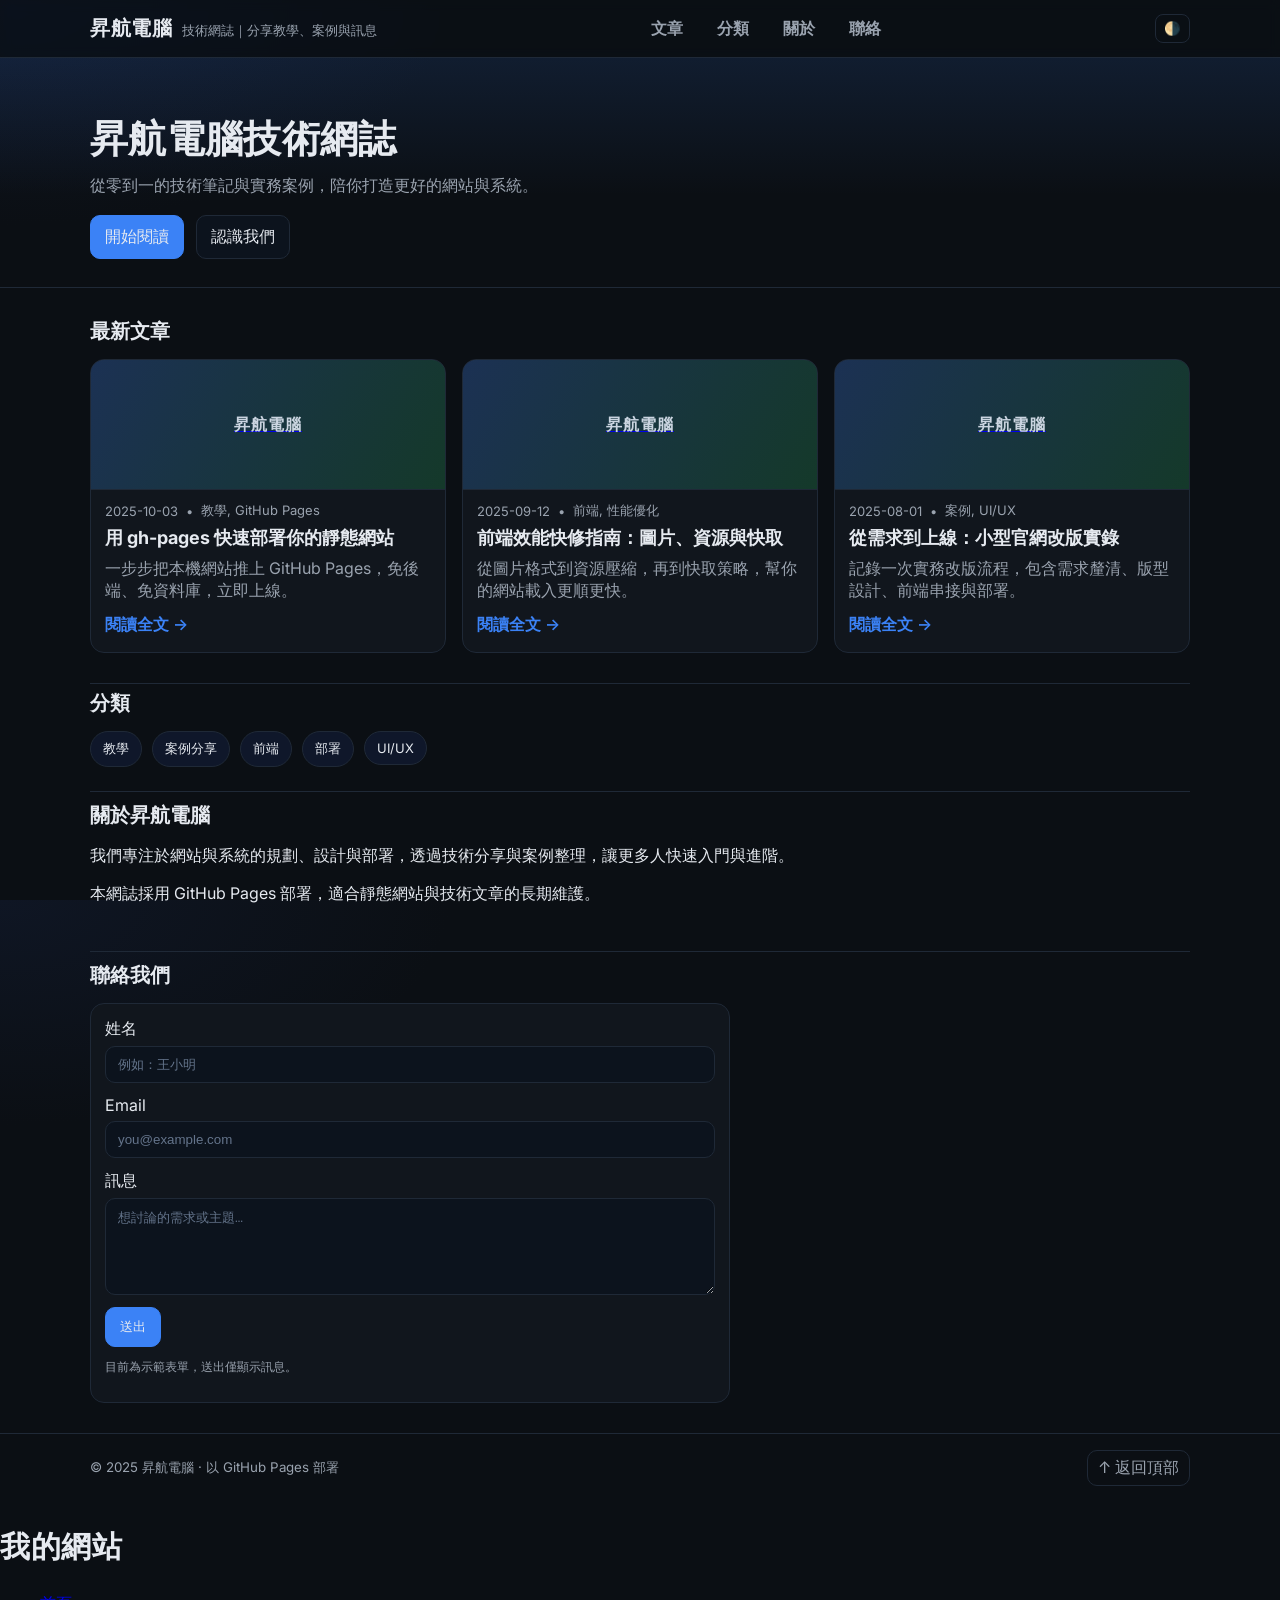
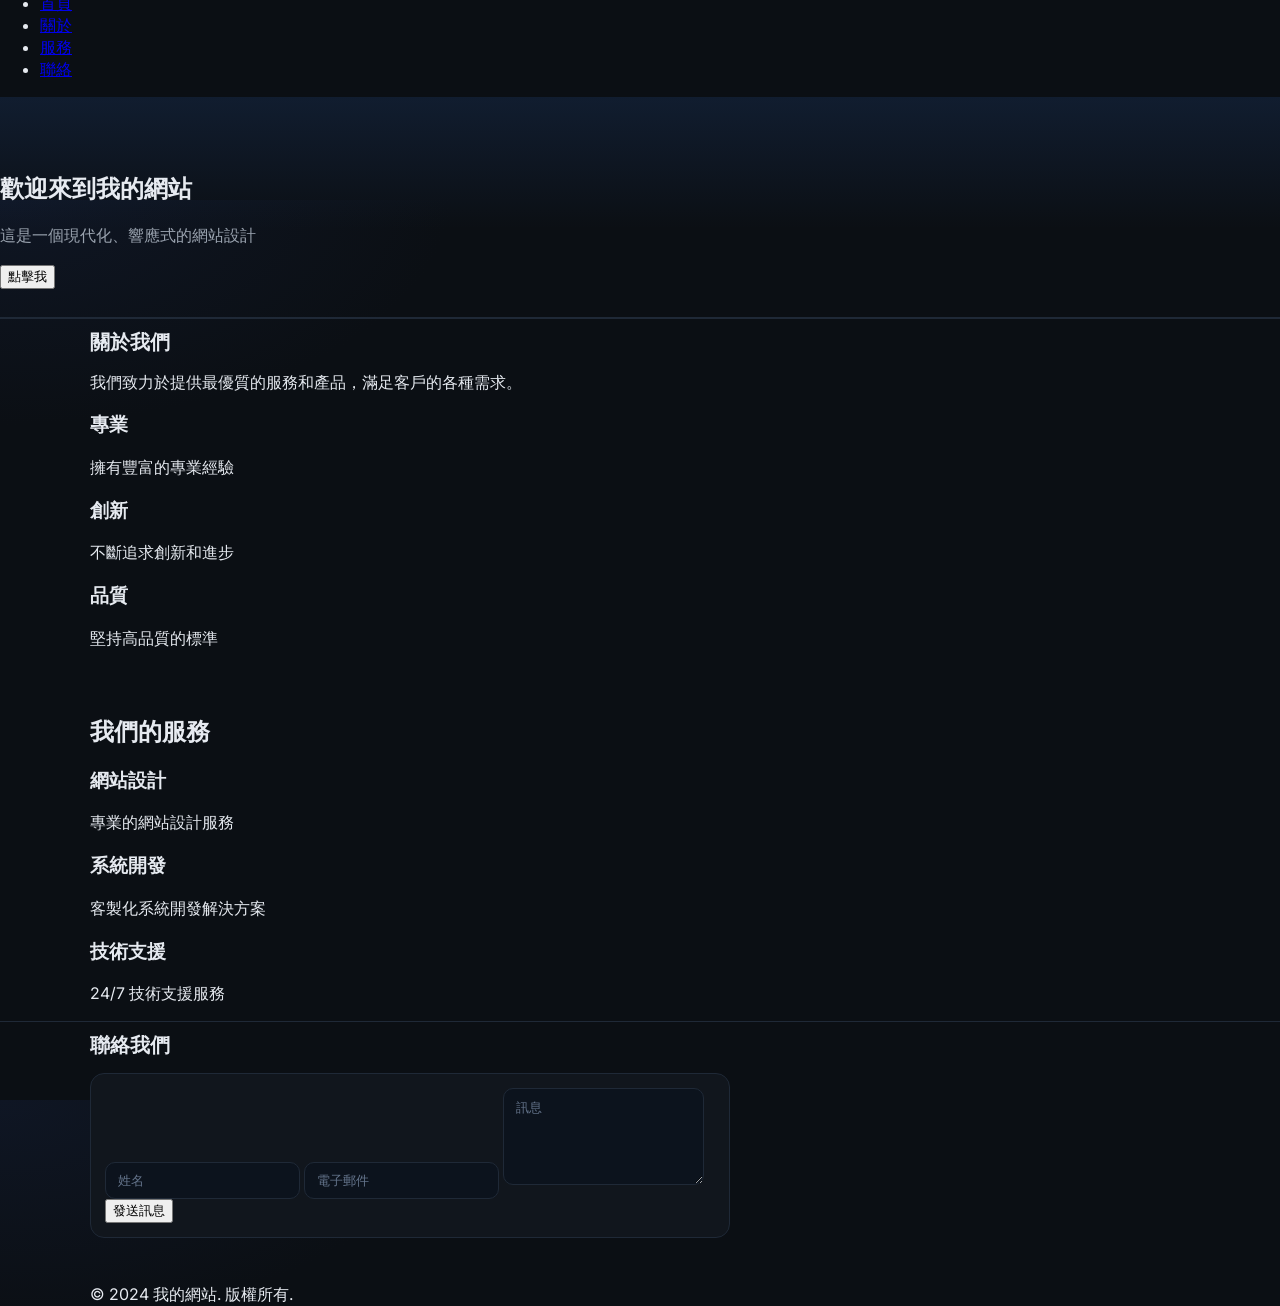
==== index.html @ 2e618dd0 "Publish site for SH" ====
<!DOCTYPE html>
<html lang="zh-Hant">
<head>
  <meta charset="utf-8" />
  <meta name="viewport" content="width=device-width, initial-scale=1" />
  <title>昇航電腦｜部落格</title>
  <meta name="description" content="昇航電腦的技術網誌：教學、案例與最新動態。" />
  <link rel="preconnect" href="https://fonts.googleapis.com">
  <link rel="preconnect" href="https://fonts.gstatic.com" crossorigin>
  <link href="https://fonts.googleapis.com/css2?family=Inter:wght@400;600;800&display=swap" rel="stylesheet">
  <link rel="stylesheet" href="style.css" />
  <script defer src="script.js"></script>
</head>
<body>
  <header class="site-header">
    <div class="container header-inner">
      <div class="brand">
        <a href="#" class="logo" aria-label="昇航電腦首頁">昇航電腦</a>
        <span class="tagline">技術網誌｜分享教學、案例與訊息</span>
      </div>
      <nav class="nav" aria-label="主選單">
        <button class="nav-toggle" aria-label="切換選單">☰</button>
        <ul class="nav-list">
          <li><a href="#posts">文章</a></li>
          <li><a href="#categories">分類</a></li>
          <li><a href="#about">關於</a></li>
          <li><a href="#contact">聯絡</a></li>
        </ul>
      </nav>
      <button class="theme-toggle" aria-label="切換主題">🌗</button>
    </div>
  </header>

  <section class="hero">
    <div class="container">
      <h1>昇航電腦技術網誌</h1>
      <p>從零到一的技術筆記與實務案例，陪你打造更好的網站與系統。</p>
      <div class="hero-actions">
        <a class="btn primary" href="#posts">開始閱讀</a>
        <a class="btn" href="#about">認識我們</a>
      </div>
    </div>
  </section>

  <main class="container">
    <section id="posts" class="posts">
      <h2>最新文章</h2>
      <div class="post-grid">
        <article class="post-card">
          <a class="cover" href="#">
            <div class="cover-fallback">昇航電腦</div>
          </a>
          <div class="post-meta">
            <span class="date">2025-10-03</span>
            <span class="dot">•</span>
            <span class="tags">教學, GitHub Pages</span>
          </div>
          <h3 class="post-title"><a href="#">用 gh-pages 快速部署你的靜態網站</a></h3>
          <p class="post-excerpt">一步步把本機網站推上 GitHub Pages，免後端、免資料庫，立即上線。</p>
          <a class="read-more" href="#">閱讀全文 →</a>
        </article>

        <article class="post-card">
          <a class="cover" href="#">
            <div class="cover-fallback">昇航電腦</div>
          </a>
          <div class="post-meta">
            <span class="date">2025-09-12</span>
            <span class="dot">•</span>
            <span class="tags">前端, 性能優化</span>
          </div>
          <h3 class="post-title"><a href="#">前端效能快修指南：圖片、資源與快取</a></h3>
          <p class="post-excerpt">從圖片格式到資源壓縮，再到快取策略，幫你的網站載入更順更快。</p>
          <a class="read-more" href="#">閱讀全文 →</a>
        </article>

        <article class="post-card">
          <a class="cover" href="#">
            <div class="cover-fallback">昇航電腦</div>
          </a>
          <div class="post-meta">
            <span class="date">2025-08-01</span>
            <span class="dot">•</span>
            <span class="tags">案例, UI/UX</span>
          </div>
          <h3 class="post-title"><a href="#">從需求到上線：小型官網改版實錄</a></h3>
          <p class="post-excerpt">記錄一次實務改版流程，包含需求釐清、版型設計、前端串接與部署。</p>
          <a class="read-more" href="#">閱讀全文 →</a>
        </article>
      </div>
    </section>

    <section id="categories" class="categories">
      <h2>分類</h2>
      <ul class="chip-list">
        <li><a class="chip" href="#">教學</a></li>
        <li><a class="chip" href="#">案例分享</a></li>
        <li><a class="chip" href="#">前端</a></li>
        <li><a class="chip" href="#">部署</a></li>
        <li><a class="chip" href="#">UI/UX</a></li>
      </ul>
    </section>

    <section id="about" class="about">
      <h2>關於昇航電腦</h2>
      <p>我們專注於網站與系統的規劃、設計與部署，透過技術分享與案例整理，讓更多人快速入門與進階。</p>
      <p>本網誌採用 GitHub Pages 部署，適合靜態網站與技術文章的長期維護。</p>
    </section>

    <section id="contact" class="contact">
      <h2>聯絡我們</h2>
      <form class="contact-form" onsubmit="return false;">
        <div class="form-row">
          <label for="name">姓名</label>
          <input id="name" name="name" type="text" placeholder="例如：王小明" required>
        </div>
        <div class="form-row">
          <label for="email">Email</label>
          <input id="email" name="email" type="email" placeholder="you@example.com" required>
        </div>
        <div class="form-row">
          <label for="message">訊息</label>
          <textarea id="message" name="message" rows="5" placeholder="想討論的需求或主題…" required></textarea>
        </div>
        <button class="btn primary" type="submit">送出</button>
        <p class="form-note">目前為示範表單，送出僅顯示訊息。</p>
      </form>
    </section>
  </main>

  <footer class="site-footer">
    <div class="container footer-inner">
      <small>© 2025 昇航電腦 · 以 GitHub Pages 部署</small>
      <a class="back-to-top" href="#" aria-label="回到頁首">↑ 返回頂部</a>
    </div>
  </footer>
</body>
</html>
<html lang="zh-TW">
<head>
    <meta charset="UTF-8">
    <meta name="viewport" content="width=device-width, initial-scale=1.0">
    <title>我的網站</title>
    <link rel="stylesheet" href="style.css">
</head>
<body>
    <header>
        <nav>
            <div class="logo">
                <h1>我的網站</h1>
            </div>
            <ul class="nav-links">
                <li><a href="#home">首頁</a></li>
                <li><a href="#about">關於</a></li>
                <li><a href="#services">服務</a></li>
                <li><a href="#contact">聯絡</a></li>
            </ul>
        </nav>
    </header>

    <main>
        <section id="home" class="hero">
            <div class="hero-content">
                <h2>歡迎來到我的網站</h2>
                <p>這是一個現代化、響應式的網站設計</p>
                <button class="cta-button" onclick="showMessage()">點擊我</button>
            </div>
        </section>

        <section id="about" class="about">
            <div class="container">
                <h2>關於我們</h2>
                <p>我們致力於提供最優質的服務和產品，滿足客戶的各種需求。</p>
                <div class="features">
                    <div class="feature">
                        <h3>專業</h3>
                        <p>擁有豐富的專業經驗</p>
                    </div>
                    <div class="feature">
                        <h3>創新</h3>
                        <p>不斷追求創新和進步</p>
                    </div>
                    <div class="feature">
                        <h3>品質</h3>
                        <p>堅持高品質的標準</p>
                    </div>
                </div>
            </div>
        </section>

        <section id="services" class="services">
            <div class="container">
                <h2>我們的服務</h2>
                <div class="service-grid">
                    <div class="service-card">
                        <h3>網站設計</h3>
                        <p>專業的網站設計服務</p>
                    </div>
                    <div class="service-card">
                        <h3>系統開發</h3>
                        <p>客製化系統開發解決方案</p>
                    </div>
                    <div class="service-card">
                        <h3>技術支援</h3>
                        <p>24/7 技術支援服務</p>
                    </div>
                </div>
            </div>
        </section>

        <section id="contact" class="contact">
            <div class="container">
                <h2>聯絡我們</h2>
                <form class="contact-form">
                    <input type="text" placeholder="姓名" required>
                    <input type="email" placeholder="電子郵件" required>
                    <textarea placeholder="訊息" rows="5" required></textarea>
                    <button type="submit">發送訊息</button>
                </form>
            </div>
        </section>
    </main>

    <footer>
        <div class="container">
            <p>&copy; 2024 我的網站. 版權所有.</p>
        </div>
    </footer>

    <script src="script.js"></script>
</body>
</html>
---- style.css ----
:root {
  --bg: #0b0f14;
  --card: #11161d;
  --text: #e6eaf0;
  --muted: #9aa3af;
  --primary: #3b82f6;
  --primary-2: #2563eb;
  --accent: #22c55e;
  --border: #1f2937;
  --chip-bg: #0f172a;
}

* { box-sizing: border-box; }
html, body { height: 100%; }
body {
  margin: 0;
  font-family: Inter, ui-sans-serif, system-ui, -apple-system, "Segoe UI", Roboto, "Helvetica Neue", Arial, "Noto Sans", "Apple Color Emoji", "Segoe UI Emoji";
  color: var(--text);
  background: radial-gradient(1000px 500px at 0% 0%, #0f1624 0%, var(--bg) 45%),
              radial-gradient(800px 400px at 100% 0%, #0e1522 0%, var(--bg) 50%),
              radial-gradient(800px 400px at 0% 100%, #0d1420 0%, var(--bg) 50%);
}

.container {
  width: min(1100px, 92%);
  margin: 0 auto;
}

/* Header */
.site-header { position: sticky; top: 0; backdrop-filter: saturate(140%) blur(6px); background: rgba(11, 15, 20, 0.6); border-bottom: 1px solid var(--border); z-index: 20; }
.header-inner { display: flex; align-items: center; justify-content: space-between; gap: 16px; padding: 14px 0; }
.brand { display: flex; align-items: baseline; gap: 10px; }
.logo { text-decoration: none; color: var(--text); font-weight: 800; letter-spacing: 0.6px; font-size: 20px; }
.tagline { color: var(--muted); font-size: 13px; }
.nav-toggle { display: none; }
.nav-list { display: flex; align-items: center; gap: 14px; list-style: none; margin: 0; padding: 0; }
.nav-list a { color: var(--muted); text-decoration: none; font-weight: 600; padding: 8px 10px; border-radius: 8px; }
.nav-list a:hover { color: var(--text); background: #0c131d; }
.theme-toggle { background: transparent; border: 1px solid var(--border); color: var(--text); border-radius: 8px; padding: 6px 8px; cursor: pointer; }

/* Hero */
.hero { padding: 56px 0 28px; background: linear-gradient(180deg, rgba(59,130,246,0.12) 0%, transparent 60%); border-bottom: 1px solid var(--border); }
.hero h1 { margin: 0 0 10px; font-size: clamp(26px, 5vw, 38px); letter-spacing: 0.3px; }
.hero p { margin: 0 0 18px; color: var(--muted); }
.hero-actions { display: flex; gap: 12px; }
.btn { display: inline-block; padding: 10px 14px; border-radius: 10px; background: #0c131d; color: var(--text); text-decoration: none; border: 1px solid var(--border); }
.btn.primary { background: var(--primary); border-color: var(--primary); }
.btn.primary:hover { background: var(--primary-2); border-color: var(--primary-2); }

/* Posts */
.posts { padding: 30px 0; }
.posts h2, .categories h2, .about h2, .contact h2 { font-size: 20px; margin: 0 0 14px; }
.post-grid { display: grid; grid-template-columns: repeat(3, 1fr); gap: 16px; }
.post-card { background: var(--card); border: 1px solid var(--border); border-radius: 14px; overflow: hidden; }
.cover { display: block; height: 130px; background: linear-gradient(120deg, rgba(59,130,246,.25), rgba(34,197,94,.2)); border-bottom: 1px solid var(--border); }
.cover-fallback { height: 100%; display: grid; place-items: center; color: #cbd5e1; font-weight: 800; letter-spacing: 1px; }
.post-meta { display: flex; align-items: center; gap: 8px; color: var(--muted); font-size: 13px; padding: 12px 14px 0; }
.post-title { margin: 6px 14px; font-size: 18px; }
.post-title a { color: var(--text); text-decoration: none; }
.post-excerpt { margin: 8px 14px 12px; color: var(--muted); }
.read-more { display: inline-block; margin: 0 14px 16px; color: var(--primary); text-decoration: none; font-weight: 600; }
.read-more:hover { color: var(--primary-2); }

/* Categories */
.categories { padding: 6px 0 24px; border-top: 1px solid var(--border); }
.chip-list { display: flex; gap: 10px; flex-wrap: wrap; padding: 0; margin: 0; list-style: none; }
.chip { display: inline-block; padding: 8px 12px; border-radius: 999px; background: var(--chip-bg); color: var(--text); text-decoration: none; border: 1px solid var(--border); font-size: 13px; }
.chip:hover { border-color: var(--primary); color: var(--primary); }

/* About & Contact */
.about, .contact { padding: 10px 0 30px; border-top: 1px solid var(--border); }
.contact-form { max-width: 640px; background: var(--card); border: 1px solid var(--border); border-radius: 14px; padding: 14px; }
.form-row { display: flex; flex-direction: column; gap: 6px; margin-bottom: 12px; }
input, textarea { padding: 10px 12px; border-radius: 10px; border: 1px solid var(--border); background: #0c131d; color: var(--text); }
input::placeholder, textarea::placeholder { color: #64748b; }
.form-note { color: var(--muted); font-size: 12px; }

/* Footer */
.site-footer { border-top: 1px solid var(--border); }
.footer-inner { display: flex; align-items: center; justify-content: space-between; padding: 16px 0; color: var(--muted); }
.back-to-top { color: var(--muted); text-decoration: none; border: 1px solid var(--border); padding: 6px 10px; border-radius: 10px; }
.back-to-top:hover { color: var(--text); }

/* Responsive */
@media (max-width: 900px) {
  .post-grid { grid-template-columns: repeat(2, 1fr); }
}
@media (max-width: 640px) {
  .header-inner { flex-wrap: wrap; }
  .nav-toggle { display: inline-block; border: 1px solid var(--border); background: #0c131d; color: var(--text); padding: 6px 10px; border-radius: 10px; }
  .nav-list { display: none; flex-direction: column; align-items: flex-start; gap: 8px; background: #0c131d; border: 1px solid var(--border); padding: 10px; border-radius: 10px; }
  .nav-list.open { display: flex; }
  .post-grid { grid-template-columns: 1fr; }
}

/* Animations */
.post-card, .contact-form { transform: translateY(8px); opacity: 0; animation: fadeUp .5s ease forwards; }
.post-card:nth-child(2) { animation-delay: .08s; }
.post-card:nth-child(3) { animation-delay: .16s; }
@keyframes fadeUp { to { transform: translateY(0); opacity: 1; } }
---- style.css ----
:root {
  --bg: #0b0f14;
  --card: #11161d;
  --text: #e6eaf0;
  --muted: #9aa3af;
  --primary: #3b82f6;
  --primary-2: #2563eb;
  --accent: #22c55e;
  --border: #1f2937;
  --chip-bg: #0f172a;
}

* { box-sizing: border-box; }
html, body { height: 100%; }
body {
  margin: 0;
  font-family: Inter, ui-sans-serif, system-ui, -apple-system, "Segoe UI", Roboto, "Helvetica Neue", Arial, "Noto Sans", "Apple Color Emoji", "Segoe UI Emoji";
  color: var(--text);
  background: radial-gradient(1000px 500px at 0% 0%, #0f1624 0%, var(--bg) 45%),
              radial-gradient(800px 400px at 100% 0%, #0e1522 0%, var(--bg) 50%),
              radial-gradient(800px 400px at 0% 100%, #0d1420 0%, var(--bg) 50%);
}

.container {
  width: min(1100px, 92%);
  margin: 0 auto;
}

/* Header */
.site-header { position: sticky; top: 0; backdrop-filter: saturate(140%) blur(6px); background: rgba(11, 15, 20, 0.6); border-bottom: 1px solid var(--border); z-index: 20; }
.header-inner { display: flex; align-items: center; justify-content: space-between; gap: 16px; padding: 14px 0; }
.brand { display: flex; align-items: baseline; gap: 10px; }
.logo { text-decoration: none; color: var(--text); font-weight: 800; letter-spacing: 0.6px; font-size: 20px; }
.tagline { color: var(--muted); font-size: 13px; }
.nav-toggle { display: none; }
.nav-list { display: flex; align-items: center; gap: 14px; list-style: none; margin: 0; padding: 0; }
.nav-list a { color: var(--muted); text-decoration: none; font-weight: 600; padding: 8px 10px; border-radius: 8px; }
.nav-list a:hover { color: var(--text); background: #0c131d; }
.theme-toggle { background: transparent; border: 1px solid var(--border); color: var(--text); border-radius: 8px; padding: 6px 8px; cursor: pointer; }

/* Hero */
.hero { padding: 56px 0 28px; background: linear-gradient(180deg, rgba(59,130,246,0.12) 0%, transparent 60%); border-bottom: 1px solid var(--border); }
.hero h1 { margin: 0 0 10px; font-size: clamp(26px, 5vw, 38px); letter-spacing: 0.3px; }
.hero p { margin: 0 0 18px; color: var(--muted); }
.hero-actions { display: flex; gap: 12px; }
.btn { display: inline-block; padding: 10px 14px; border-radius: 10px; background: #0c131d; color: var(--text); text-decoration: none; border: 1px solid var(--border); }
.btn.primary { background: var(--primary); border-color: var(--primary); }
.btn.primary:hover { background: var(--primary-2); border-color: var(--primary-2); }

/* Posts */
.posts { padding: 30px 0; }
.posts h2, .categories h2, .about h2, .contact h2 { font-size: 20px; margin: 0 0 14px; }
.post-grid { display: grid; grid-template-columns: repeat(3, 1fr); gap: 16px; }
.post-card { background: var(--card); border: 1px solid var(--border); border-radius: 14px; overflow: hidden; }
.cover { display: block; height: 130px; background: linear-gradient(120deg, rgba(59,130,246,.25), rgba(34,197,94,.2)); border-bottom: 1px solid var(--border); }
.cover-fallback { height: 100%; display: grid; place-items: center; color: #cbd5e1; font-weight: 800; letter-spacing: 1px; }
.post-meta { display: flex; align-items: center; gap: 8px; color: var(--muted); font-size: 13px; padding: 12px 14px 0; }
.post-title { margin: 6px 14px; font-size: 18px; }
.post-title a { color: var(--text); text-decoration: none; }
.post-excerpt { margin: 8px 14px 12px; color: var(--muted); }
.read-more { display: inline-block; margin: 0 14px 16px; color: var(--primary); text-decoration: none; font-weight: 600; }
.read-more:hover { color: var(--primary-2); }

/* Categories */
.categories { padding: 6px 0 24px; border-top: 1px solid var(--border); }
.chip-list { display: flex; gap: 10px; flex-wrap: wrap; padding: 0; margin: 0; list-style: none; }
.chip { display: inline-block; padding: 8px 12px; border-radius: 999px; background: var(--chip-bg); color: var(--text); text-decoration: none; border: 1px solid var(--border); font-size: 13px; }
.chip:hover { border-color: var(--primary); color: var(--primary); }

/* About & Contact */
.about, .contact { padding: 10px 0 30px; border-top: 1px solid var(--border); }
.contact-form { max-width: 640px; background: var(--card); border: 1px solid var(--border); border-radius: 14px; padding: 14px; }
.form-row { display: flex; flex-direction: column; gap: 6px; margin-bottom: 12px; }
input, textarea { padding: 10px 12px; border-radius: 10px; border: 1px solid var(--border); background: #0c131d; color: var(--text); }
input::placeholder, textarea::placeholder { color: #64748b; }
.form-note { color: var(--muted); font-size: 12px; }

/* Footer */
.site-footer { border-top: 1px solid var(--border); }
.footer-inner { display: flex; align-items: center; justify-content: space-between; padding: 16px 0; color: var(--muted); }
.back-to-top { color: var(--muted); text-decoration: none; border: 1px solid var(--border); padding: 6px 10px; border-radius: 10px; }
.back-to-top:hover { color: var(--text); }

/* Responsive */
@media (max-width: 900px) {
  .post-grid { grid-template-columns: repeat(2, 1fr); }
}
@media (max-width: 640px) {
  .header-inner { flex-wrap: wrap; }
  .nav-toggle { display: inline-block; border: 1px solid var(--border); background: #0c131d; color: var(--text); padding: 6px 10px; border-radius: 10px; }
  .nav-list { display: none; flex-direction: column; align-items: flex-start; gap: 8px; background: #0c131d; border: 1px solid var(--border); padding: 10px; border-radius: 10px; }
  .nav-list.open { display: flex; }
  .post-grid { grid-template-columns: 1fr; }
}

/* Animations */
.post-card, .contact-form { transform: translateY(8px); opacity: 0; animation: fadeUp .5s ease forwards; }
.post-card:nth-child(2) { animation-delay: .08s; }
.post-card:nth-child(3) { animation-delay: .16s; }
@keyframes fadeUp { to { transform: translateY(0); opacity: 1; } }
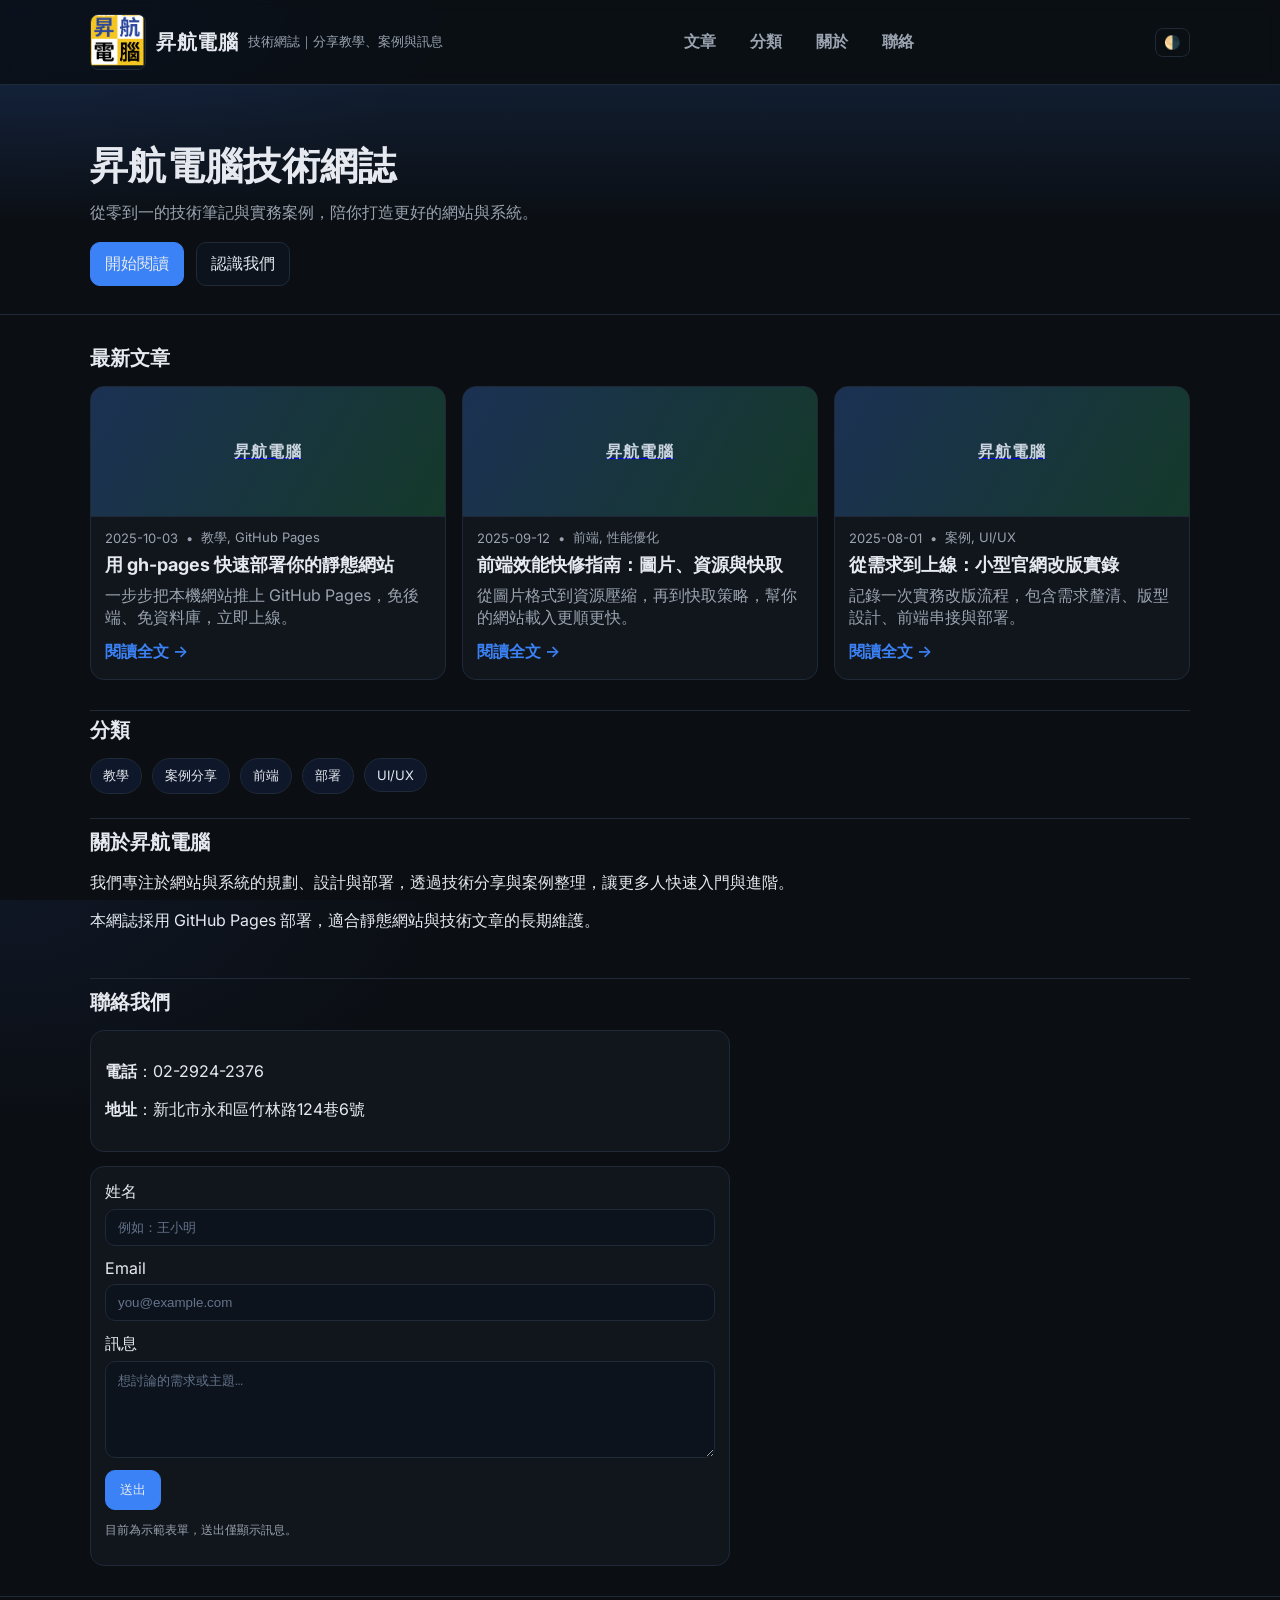
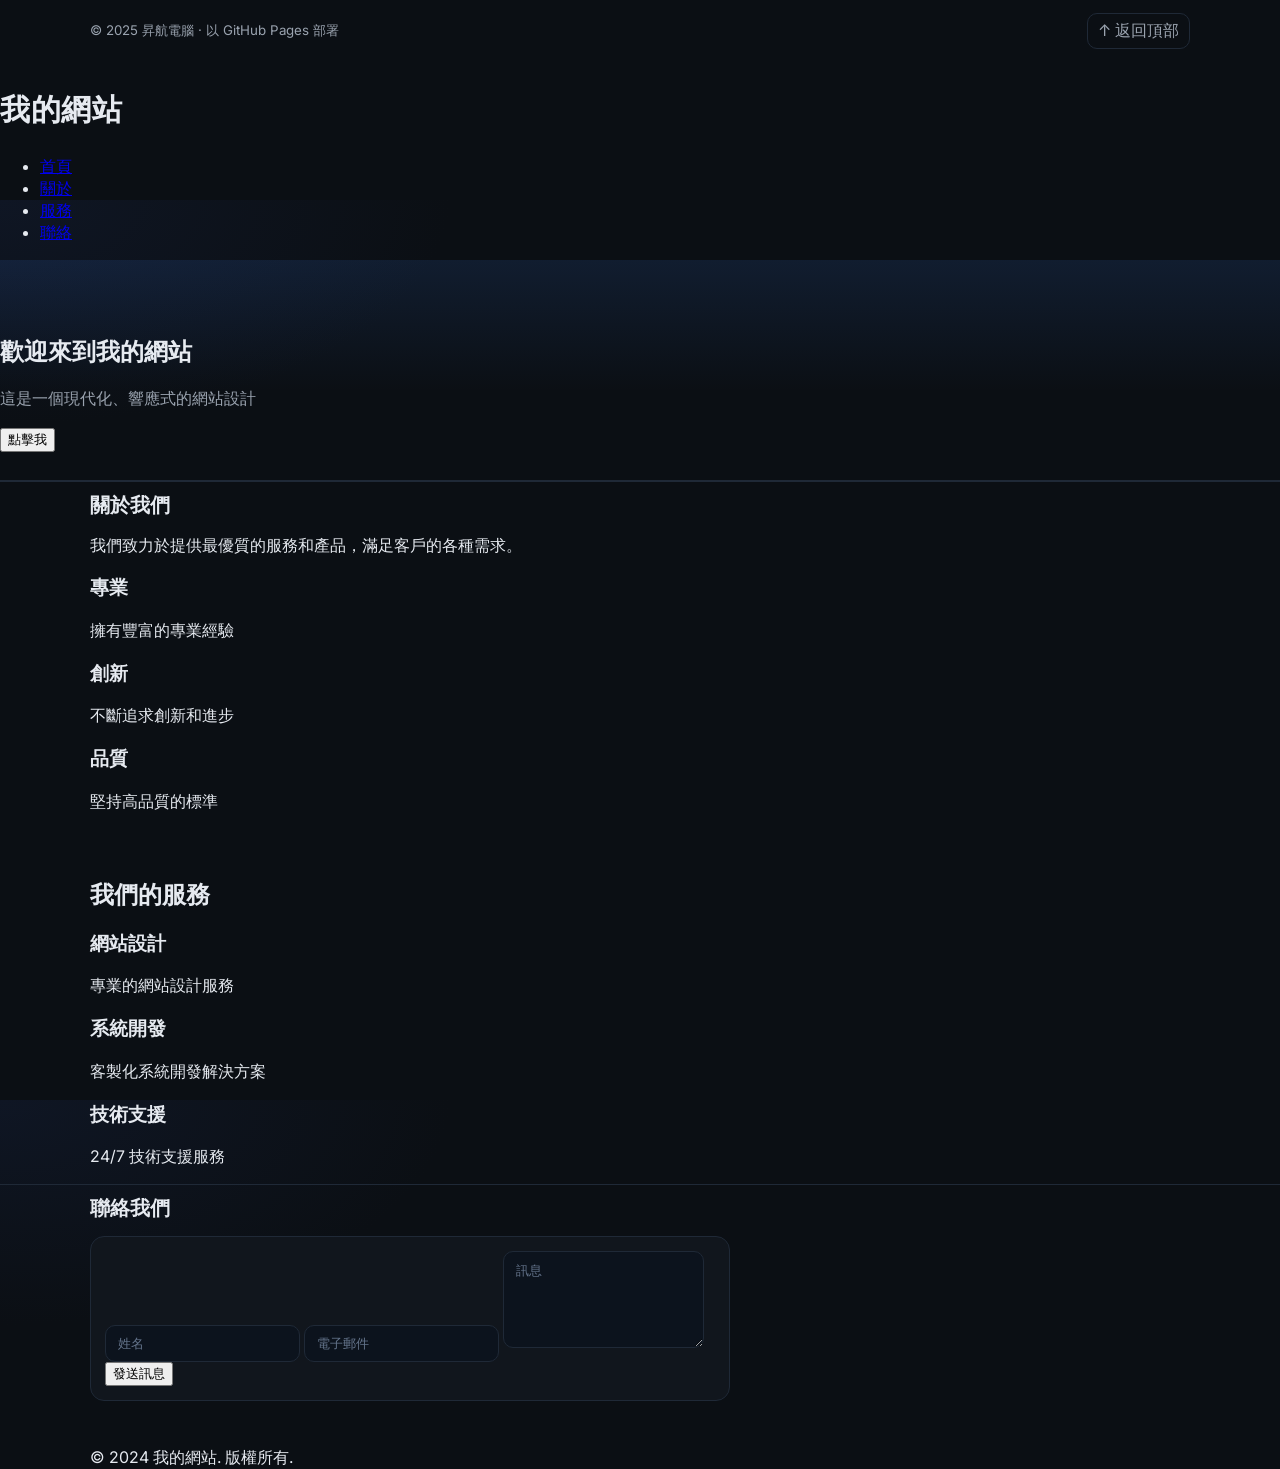
==== commit 5c9e812e: "Update site: add contact info, logo, and Pages CI" ====
--- a/index.html
+++ b/index.html
@@ -15,6 +15,7 @@
   <header class="site-header">
     <div class="container header-inner">
       <div class="brand">
+        <img class="brand-logo" src="logo.png" alt="昇航電腦 Logo" width="56" height="56" />
         <a href="#" class="logo" aria-label="昇航電腦首頁">昇航電腦</a>
         <span class="tagline">技術網誌｜分享教學、案例與訊息</span>
       </div>
@@ -109,6 +110,10 @@
 
     <section id="contact" class="contact">
       <h2>聯絡我們</h2>
+      <div class="contact-info" role="contentinfo">
+        <p><strong>電話</strong>：<a href="tel:0229242376">02-2924-2376</a></p>
+        <p><strong>地址</strong>：<a href="https://maps.google.com/?q=新北市永和區竹林路124巷6號" target="_blank" rel="noopener">新北市永和區竹林路124巷6號</a></p>
+      </div>
       <form class="contact-form" onsubmit="return false;">
         <div class="form-row">
           <label for="name">姓名</label>
--- a/style.css
+++ b/style.css
@@ -29,7 +29,7 @@
 /* Header */
 .site-header { position: sticky; top: 0; backdrop-filter: saturate(140%) blur(6px); background: rgba(11, 15, 20, 0.6); border-bottom: 1px solid var(--border); z-index: 20; }
 .header-inner { display: flex; align-items: center; justify-content: space-between; gap: 16px; padding: 14px 0; }
-.brand { display: flex; align-items: baseline; gap: 10px; }
+.brand { display: flex; align-items: center; gap: 10px; }
 .logo { text-decoration: none; color: var(--text); font-weight: 800; letter-spacing: 0.6px; font-size: 20px; }
 .tagline { color: var(--muted); font-size: 13px; }
 .nav-toggle { display: none; }
@@ -69,6 +69,9 @@
 
 /* About & Contact */
 .about, .contact { padding: 10px 0 30px; border-top: 1px solid var(--border); }
+.contact-info { max-width: 640px; background: var(--card); border: 1px solid var(--border); border-radius: 14px; padding: 14px; margin-bottom: 14px; }
+.contact-info a { color: var(--text); text-decoration: none; }
+.contact-info a:hover { color: var(--primary); }
 .contact-form { max-width: 640px; background: var(--card); border: 1px solid var(--border); border-radius: 14px; padding: 14px; }
 .form-row { display: flex; flex-direction: column; gap: 6px; margin-bottom: 12px; }
 input, textarea { padding: 10px 12px; border-radius: 10px; border: 1px solid var(--border); background: #0c131d; color: var(--text); }
@@ -97,4 +100,6 @@
 .post-card, .contact-form { transform: translateY(8px); opacity: 0; animation: fadeUp .5s ease forwards; }
 .post-card:nth-child(2) { animation-delay: .08s; }
 .post-card:nth-child(3) { animation-delay: .16s; }
-@keyframes fadeUp { to { transform: translateY(0); opacity: 1; } }+@keyframes fadeUp { to { transform: translateY(0); opacity: 1; } }
+/* Logo */
+.brand-logo { width: 56px; height: 56px; border-radius: 8px; object-fit: cover; border: 1px solid var(--border); background: #0c131d; }
--- a/style.css
+++ b/style.css
@@ -29,7 +29,7 @@
 /* Header */
 .site-header { position: sticky; top: 0; backdrop-filter: saturate(140%) blur(6px); background: rgba(11, 15, 20, 0.6); border-bottom: 1px solid var(--border); z-index: 20; }
 .header-inner { display: flex; align-items: center; justify-content: space-between; gap: 16px; padding: 14px 0; }
-.brand { display: flex; align-items: baseline; gap: 10px; }
+.brand { display: flex; align-items: center; gap: 10px; }
 .logo { text-decoration: none; color: var(--text); font-weight: 800; letter-spacing: 0.6px; font-size: 20px; }
 .tagline { color: var(--muted); font-size: 13px; }
 .nav-toggle { display: none; }
@@ -69,6 +69,9 @@
 
 /* About & Contact */
 .about, .contact { padding: 10px 0 30px; border-top: 1px solid var(--border); }
+.contact-info { max-width: 640px; background: var(--card); border: 1px solid var(--border); border-radius: 14px; padding: 14px; margin-bottom: 14px; }
+.contact-info a { color: var(--text); text-decoration: none; }
+.contact-info a:hover { color: var(--primary); }
 .contact-form { max-width: 640px; background: var(--card); border: 1px solid var(--border); border-radius: 14px; padding: 14px; }
 .form-row { display: flex; flex-direction: column; gap: 6px; margin-bottom: 12px; }
 input, textarea { padding: 10px 12px; border-radius: 10px; border: 1px solid var(--border); background: #0c131d; color: var(--text); }
@@ -97,4 +100,6 @@
 .post-card, .contact-form { transform: translateY(8px); opacity: 0; animation: fadeUp .5s ease forwards; }
 .post-card:nth-child(2) { animation-delay: .08s; }
 .post-card:nth-child(3) { animation-delay: .16s; }
-@keyframes fadeUp { to { transform: translateY(0); opacity: 1; } }+@keyframes fadeUp { to { transform: translateY(0); opacity: 1; } }
+/* Logo */
+.brand-logo { width: 56px; height: 56px; border-radius: 8px; object-fit: cover; border: 1px solid var(--border); background: #0c131d; }
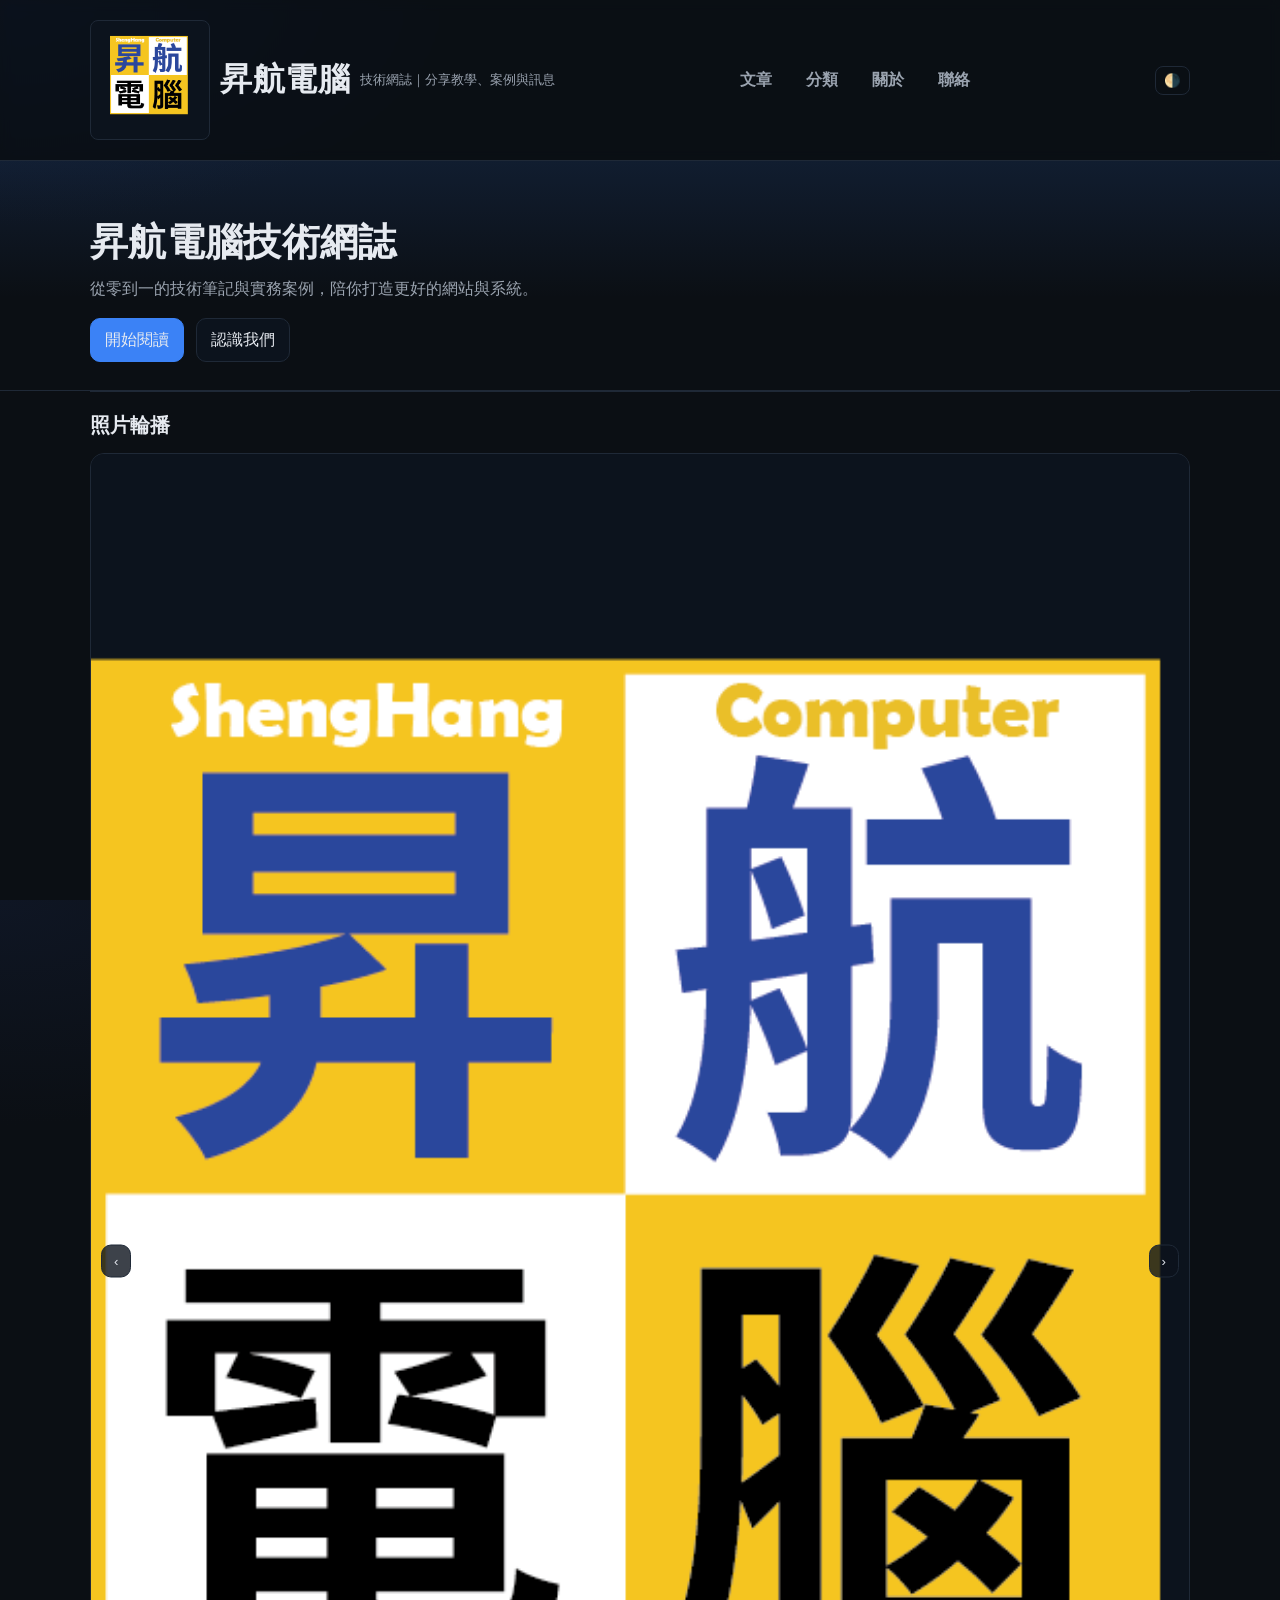
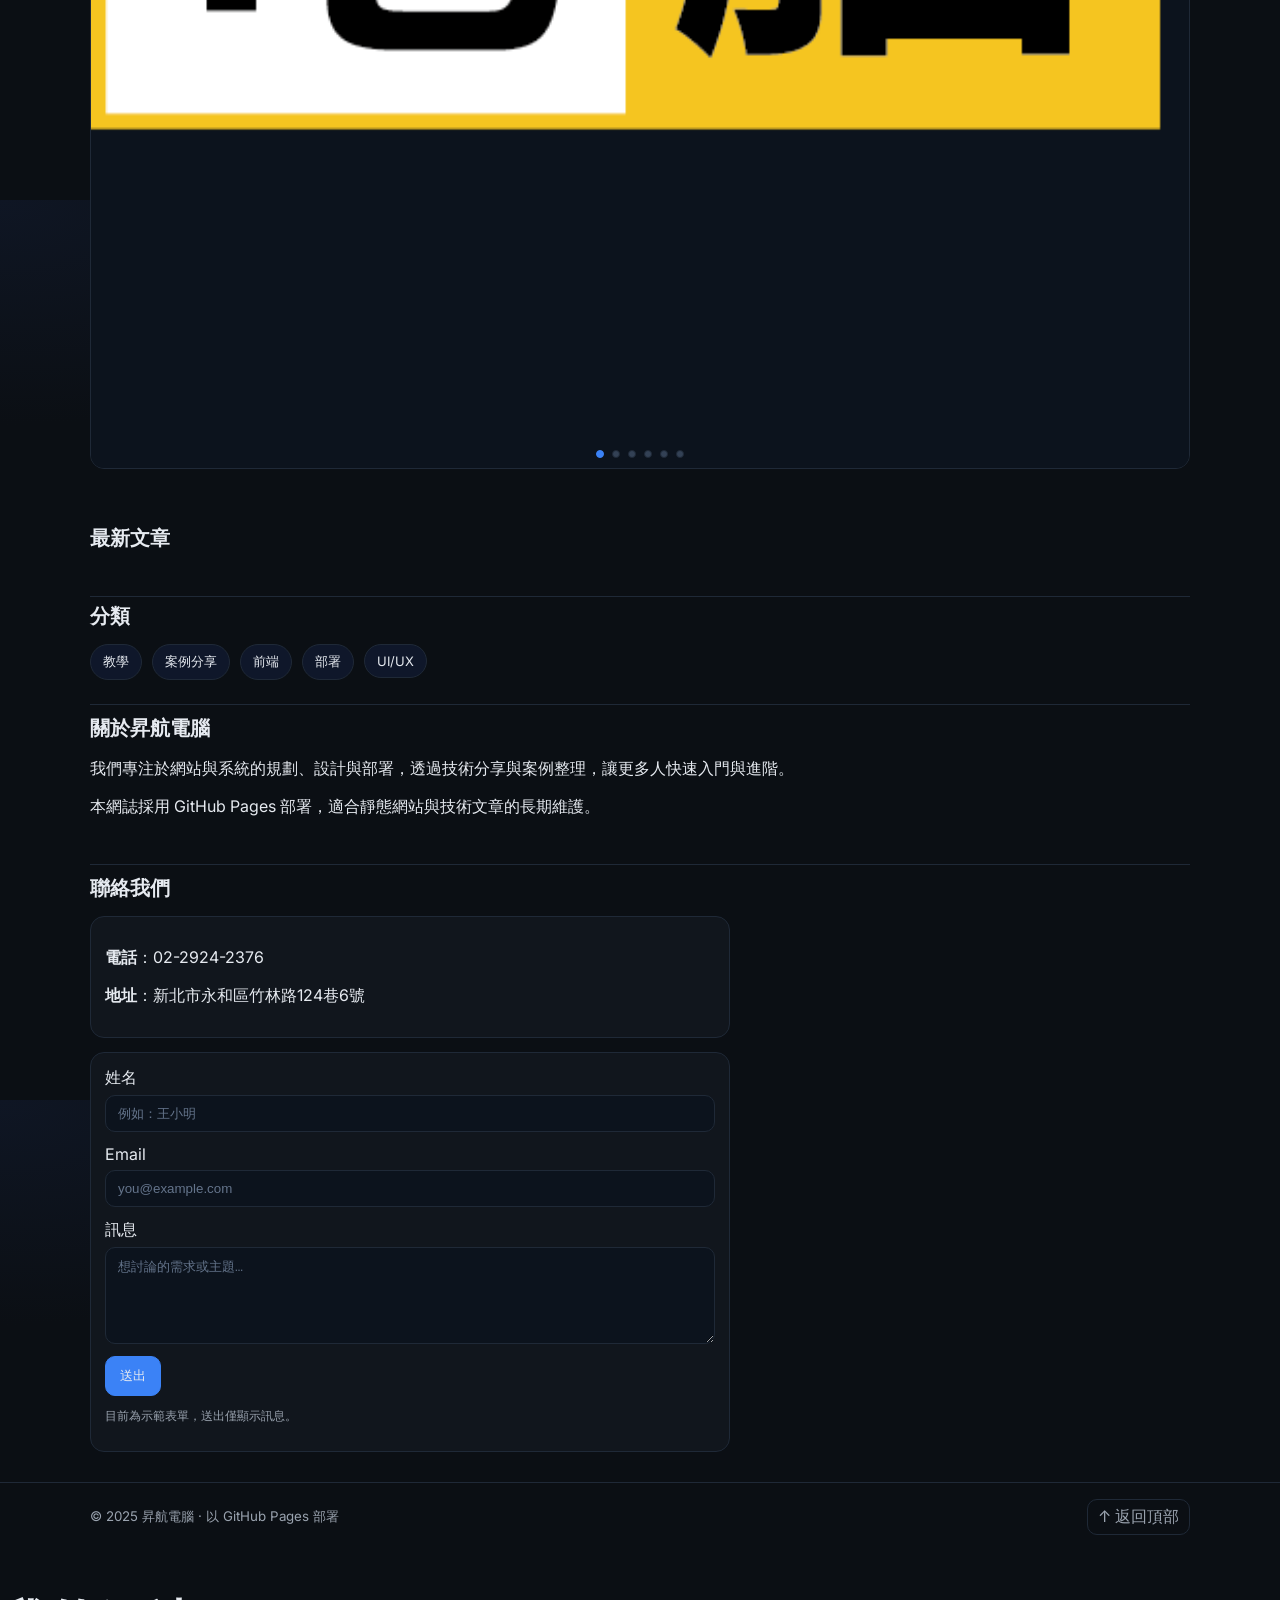
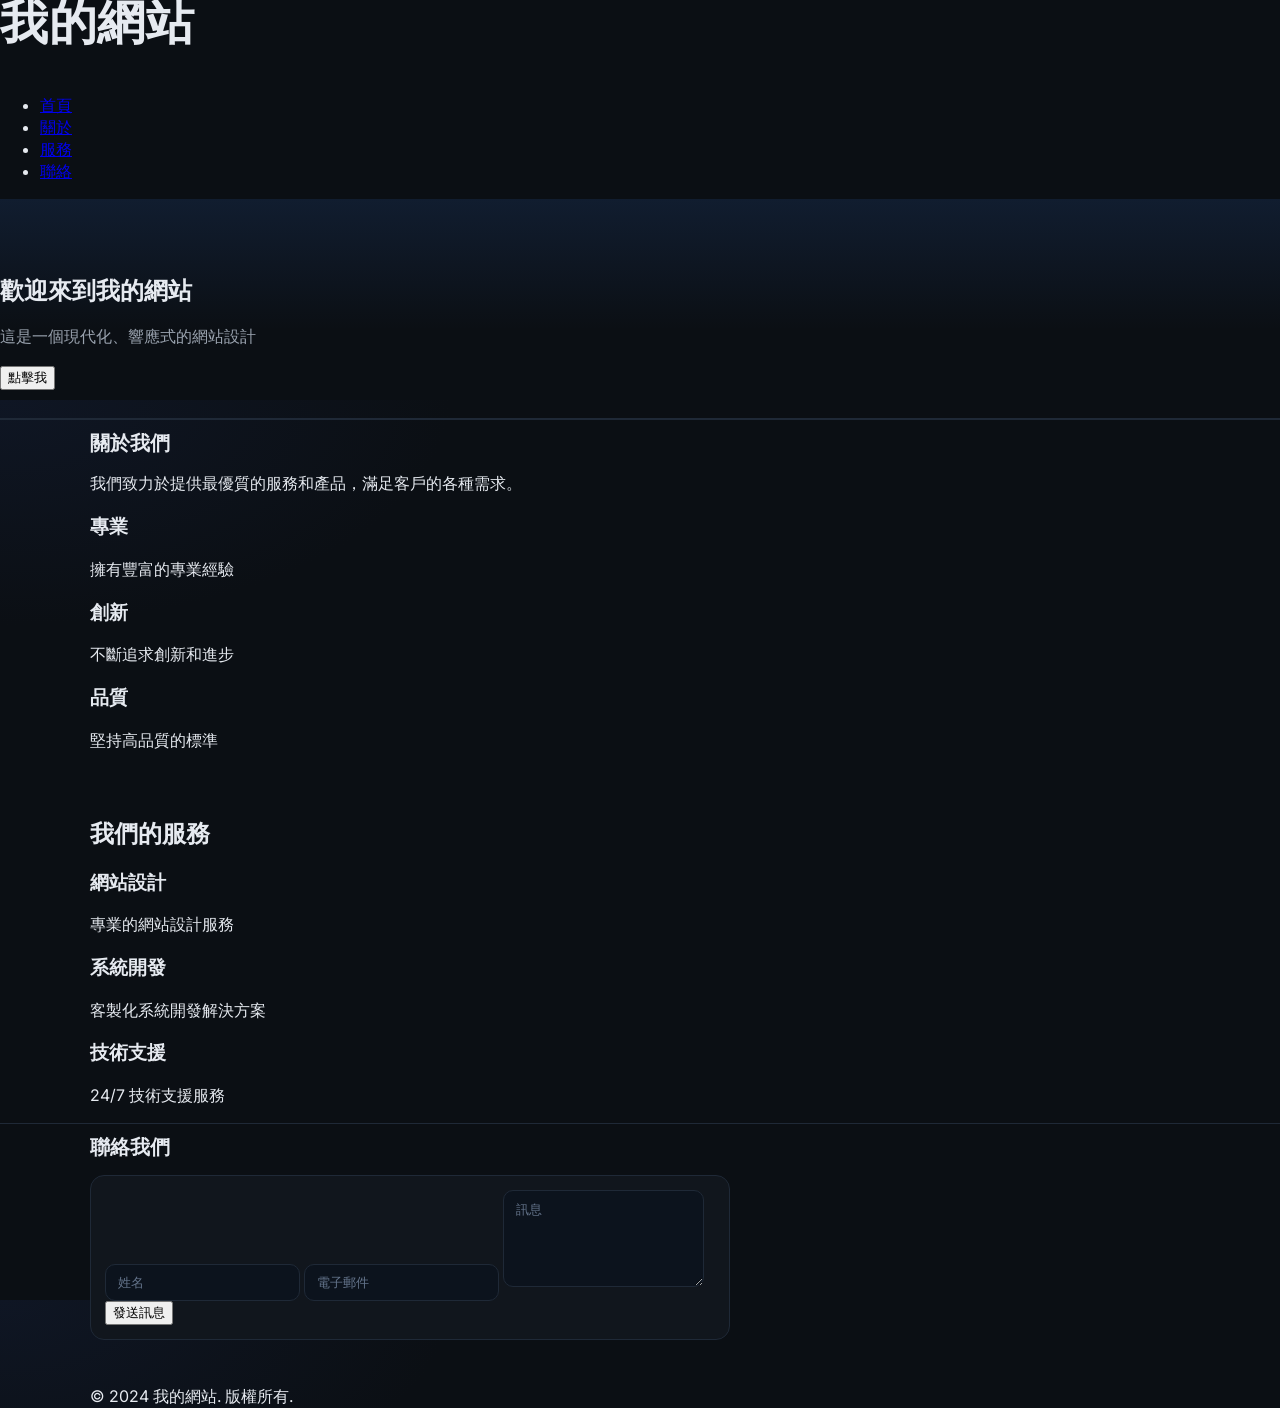
==== commit bfad2068: "feat(admin): 新增簡易登入與文章管理；首頁動態文章渲染；移除前台後台連結" ====
--- a/index.html
+++ b/index.html
@@ -34,7 +34,7 @@
 
   <section class="hero">
     <div class="container">
-      <h1>昇航電腦技術網誌</h1>
+      <h1 class="hero-title">昇航電腦技術網誌</h1>
       <p>從零到一的技術筆記與實務案例，陪你打造更好的網站與系統。</p>
       <div class="hero-actions">
         <a class="btn primary" href="#posts">開始閱讀</a>
@@ -44,51 +44,29 @@
   </section>
 
   <main class="container">
+    <!-- 照片輪播區 -->
+    <section id="gallery" class="gallery" aria-label="照片輪播">
+      <h2>照片輪播</h2>
+      <div class="carousel" data-autoplay="true" data-interval="4000">
+        <div class="carousel-track">
+          <div class="slide">
+            <img src="logo.png" alt="公司識別 Logo" />
+          </div>
+          <div class="slide">
+            <img src="https://picsum.photos/seed/sh-1/1200/800" alt="示例照片 1" />
+          </div>
+          <div class="slide">
+            <img src="https://picsum.photos/seed/sh-2/1200/800" alt="示例照片 2" />
+          </div>
+        </div>
+        <button class="carousel-btn prev" aria-label="上一張">‹</button>
+        <button class="carousel-btn next" aria-label="下一張">›</button>
+        <div class="carousel-dots" aria-label="切換圖片"></div>
+      </div>
+    </section>
     <section id="posts" class="posts">
       <h2>最新文章</h2>
-      <div class="post-grid">
-        <article class="post-card">
-          <a class="cover" href="#">
-            <div class="cover-fallback">昇航電腦</div>
-          </a>
-          <div class="post-meta">
-            <span class="date">2025-10-03</span>
-            <span class="dot">•</span>
-            <span class="tags">教學, GitHub Pages</span>
-          </div>
-          <h3 class="post-title"><a href="#">用 gh-pages 快速部署你的靜態網站</a></h3>
-          <p class="post-excerpt">一步步把本機網站推上 GitHub Pages，免後端、免資料庫，立即上線。</p>
-          <a class="read-more" href="#">閱讀全文 →</a>
-        </article>
-
-        <article class="post-card">
-          <a class="cover" href="#">
-            <div class="cover-fallback">昇航電腦</div>
-          </a>
-          <div class="post-meta">
-            <span class="date">2025-09-12</span>
-            <span class="dot">•</span>
-            <span class="tags">前端, 性能優化</span>
-          </div>
-          <h3 class="post-title"><a href="#">前端效能快修指南：圖片、資源與快取</a></h3>
-          <p class="post-excerpt">從圖片格式到資源壓縮，再到快取策略，幫你的網站載入更順更快。</p>
-          <a class="read-more" href="#">閱讀全文 →</a>
-        </article>
-
-        <article class="post-card">
-          <a class="cover" href="#">
-            <div class="cover-fallback">昇航電腦</div>
-          </a>
-          <div class="post-meta">
-            <span class="date">2025-08-01</span>
-            <span class="dot">•</span>
-            <span class="tags">案例, UI/UX</span>
-          </div>
-          <h3 class="post-title"><a href="#">從需求到上線：小型官網改版實錄</a></h3>
-          <p class="post-excerpt">記錄一次實務改版流程，包含需求釐清、版型設計、前端串接與部署。</p>
-          <a class="read-more" href="#">閱讀全文 →</a>
-        </article>
-      </div>
+      <div id="postGrid" class="post-grid"></div>
     </section>
 
     <section id="categories" class="categories">
--- a/style.css
+++ b/style.css
@@ -21,6 +21,9 @@
               radial-gradient(800px 400px at 0% 100%, #0d1420 0%, var(--bg) 50%);
 }
 
+/* Images: scale while preserving aspect ratio */
+img { max-width: 100%; height: auto; }
+
 .container {
   width: min(1100px, 92%);
   margin: 0 auto;
@@ -28,9 +31,10 @@
 
 /* Header */
 .site-header { position: sticky; top: 0; backdrop-filter: saturate(140%) blur(6px); background: rgba(11, 15, 20, 0.6); border-bottom: 1px solid var(--border); z-index: 20; }
-.header-inner { display: flex; align-items: center; justify-content: space-between; gap: 16px; padding: 14px 0; }
+.header-inner { display: flex; align-items: center; justify-content: space-between; gap: 16px; padding: 20px 0; }
+.header-inner { padding: 20px 0; }
 .brand { display: flex; align-items: center; gap: 10px; }
-.logo { text-decoration: none; color: var(--text); font-weight: 800; letter-spacing: 0.6px; font-size: 20px; }
+.logo { text-decoration: none; color: var(--text); font-weight: 800; letter-spacing: 0.6px; font-size: 32px; }
 .tagline { color: var(--muted); font-size: 13px; }
 .nav-toggle { display: none; }
 .nav-list { display: flex; align-items: center; gap: 14px; list-style: none; margin: 0; padding: 0; }
@@ -52,7 +56,7 @@
 .posts h2, .categories h2, .about h2, .contact h2 { font-size: 20px; margin: 0 0 14px; }
 .post-grid { display: grid; grid-template-columns: repeat(3, 1fr); gap: 16px; }
 .post-card { background: var(--card); border: 1px solid var(--border); border-radius: 14px; overflow: hidden; }
-.cover { display: block; height: 130px; background: linear-gradient(120deg, rgba(59,130,246,.25), rgba(34,197,94,.2)); border-bottom: 1px solid var(--border); }
+.cover { display: block; aspect-ratio: 16 / 9; height: auto; background: linear-gradient(120deg, rgba(59,130,246,.25), rgba(34,197,94,.2)); border-bottom: 1px solid var(--border); }
 .cover-fallback { height: 100%; display: grid; place-items: center; color: #cbd5e1; font-weight: 800; letter-spacing: 1px; }
 .post-meta { display: flex; align-items: center; gap: 8px; color: var(--muted); font-size: 13px; padding: 12px 14px 0; }
 .post-title { margin: 6px 14px; font-size: 18px; }
@@ -84,6 +88,31 @@
 .back-to-top { color: var(--muted); text-decoration: none; border: 1px solid var(--border); padding: 6px 10px; border-radius: 10px; }
 .back-to-top:hover { color: var(--text); }
 
+/* Gallery & Carousel */
+.gallery { padding: 20px 0 26px; border-top: 1px solid var(--border); }
+.gallery h2 { font-size: 20px; margin: 0 0 14px; }
+.carousel { position: relative; background: var(--card); border: 1px solid var(--border); border-radius: 14px; overflow: hidden; }
+.carousel-track { display: flex; transition: transform .4s ease; will-change: transform; }
+.slide { min-width: 100%; aspect-ratio: 16 / 9; display: grid; place-items: center; background: #0c131d; }
+.slide img { width: 100%; height: 100%; object-fit: cover; }
+.carousel-btn { position: absolute; top: 50%; transform: translateY(-50%); background: rgba(12,19,29,0.8); color: var(--text); border: 1px solid var(--border); padding: 8px 12px; border-radius: 10px; cursor: pointer; }
+.carousel-btn:hover { background: rgba(12,19,29,1); }
+.carousel-btn.prev { left: 10px; }
+.carousel-btn.next { right: 10px; }
+.carousel-dots { position: absolute; left: 0; right: 0; bottom: 10px; display: flex; gap: 8px; justify-content: center; }
+.carousel-dots button { width: 8px; height: 8px; border-radius: 50%; background: #334155; border: 1px solid var(--border); cursor: pointer; padding: 0; }
+.carousel-dots button.active { background: var(--primary); border-color: var(--primary); }
+
+/* Admin */
+.admin-panel { padding: 20px 0 30px; border-top: 1px solid var(--border); }
+.admin-controls, .admin-upload, .admin-import-export { display: flex; gap: 10px; flex-wrap: wrap; align-items: center; margin-bottom: 12px; }
+.admin-image-list { list-style: none; padding: 0; margin: 0; display: grid; grid-template-columns: repeat(3, 1fr); gap: 12px; }
+.admin-image-item { background: var(--card); border: 1px solid var(--border); border-radius: 12px; padding: 10px; display: grid; gap: 8px; }
+.admin-image-item img { width: 100%; aspect-ratio: 16 / 9; object-fit: cover; border-radius: 8px; }
+.admin-image-item .alt-input { padding: 8px 10px; border-radius: 8px; border: 1px solid var(--border); background: #0c131d; color: var(--text); }
+.admin-image-item button { padding: 6px 8px; border-radius: 8px; border: 1px solid var(--border); background: #0c131d; color: var(--text); cursor: pointer; }
+.admin-image-item button:hover { border-color: var(--primary); color: var(--primary); }
+
 /* Responsive */
 @media (max-width: 900px) {
   .post-grid { grid-template-columns: repeat(2, 1fr); }
@@ -102,4 +131,4 @@
 .post-card:nth-child(3) { animation-delay: .16s; }
 @keyframes fadeUp { to { transform: translateY(0); opacity: 1; } }
 /* Logo */
-.brand-logo { width: 56px; height: 56px; border-radius: 8px; object-fit: cover; border: 1px solid var(--border); background: #0c131d; }+.brand-logo { width: 120px; aspect-ratio: 1 / 1; height: auto; border-radius: 8px; object-fit: contain; border: 1px solid var(--border); background: #0c131d; }
--- a/style.css
+++ b/style.css
@@ -21,6 +21,9 @@
               radial-gradient(800px 400px at 0% 100%, #0d1420 0%, var(--bg) 50%);
 }
 
+/* Images: scale while preserving aspect ratio */
+img { max-width: 100%; height: auto; }
+
 .container {
   width: min(1100px, 92%);
   margin: 0 auto;
@@ -28,9 +31,10 @@
 
 /* Header */
 .site-header { position: sticky; top: 0; backdrop-filter: saturate(140%) blur(6px); background: rgba(11, 15, 20, 0.6); border-bottom: 1px solid var(--border); z-index: 20; }
-.header-inner { display: flex; align-items: center; justify-content: space-between; gap: 16px; padding: 14px 0; }
+.header-inner { display: flex; align-items: center; justify-content: space-between; gap: 16px; padding: 20px 0; }
+.header-inner { padding: 20px 0; }
 .brand { display: flex; align-items: center; gap: 10px; }
-.logo { text-decoration: none; color: var(--text); font-weight: 800; letter-spacing: 0.6px; font-size: 20px; }
+.logo { text-decoration: none; color: var(--text); font-weight: 800; letter-spacing: 0.6px; font-size: 32px; }
 .tagline { color: var(--muted); font-size: 13px; }
 .nav-toggle { display: none; }
 .nav-list { display: flex; align-items: center; gap: 14px; list-style: none; margin: 0; padding: 0; }
@@ -52,7 +56,7 @@
 .posts h2, .categories h2, .about h2, .contact h2 { font-size: 20px; margin: 0 0 14px; }
 .post-grid { display: grid; grid-template-columns: repeat(3, 1fr); gap: 16px; }
 .post-card { background: var(--card); border: 1px solid var(--border); border-radius: 14px; overflow: hidden; }
-.cover { display: block; height: 130px; background: linear-gradient(120deg, rgba(59,130,246,.25), rgba(34,197,94,.2)); border-bottom: 1px solid var(--border); }
+.cover { display: block; aspect-ratio: 16 / 9; height: auto; background: linear-gradient(120deg, rgba(59,130,246,.25), rgba(34,197,94,.2)); border-bottom: 1px solid var(--border); }
 .cover-fallback { height: 100%; display: grid; place-items: center; color: #cbd5e1; font-weight: 800; letter-spacing: 1px; }
 .post-meta { display: flex; align-items: center; gap: 8px; color: var(--muted); font-size: 13px; padding: 12px 14px 0; }
 .post-title { margin: 6px 14px; font-size: 18px; }
@@ -84,6 +88,31 @@
 .back-to-top { color: var(--muted); text-decoration: none; border: 1px solid var(--border); padding: 6px 10px; border-radius: 10px; }
 .back-to-top:hover { color: var(--text); }
 
+/* Gallery & Carousel */
+.gallery { padding: 20px 0 26px; border-top: 1px solid var(--border); }
+.gallery h2 { font-size: 20px; margin: 0 0 14px; }
+.carousel { position: relative; background: var(--card); border: 1px solid var(--border); border-radius: 14px; overflow: hidden; }
+.carousel-track { display: flex; transition: transform .4s ease; will-change: transform; }
+.slide { min-width: 100%; aspect-ratio: 16 / 9; display: grid; place-items: center; background: #0c131d; }
+.slide img { width: 100%; height: 100%; object-fit: cover; }
+.carousel-btn { position: absolute; top: 50%; transform: translateY(-50%); background: rgba(12,19,29,0.8); color: var(--text); border: 1px solid var(--border); padding: 8px 12px; border-radius: 10px; cursor: pointer; }
+.carousel-btn:hover { background: rgba(12,19,29,1); }
+.carousel-btn.prev { left: 10px; }
+.carousel-btn.next { right: 10px; }
+.carousel-dots { position: absolute; left: 0; right: 0; bottom: 10px; display: flex; gap: 8px; justify-content: center; }
+.carousel-dots button { width: 8px; height: 8px; border-radius: 50%; background: #334155; border: 1px solid var(--border); cursor: pointer; padding: 0; }
+.carousel-dots button.active { background: var(--primary); border-color: var(--primary); }
+
+/* Admin */
+.admin-panel { padding: 20px 0 30px; border-top: 1px solid var(--border); }
+.admin-controls, .admin-upload, .admin-import-export { display: flex; gap: 10px; flex-wrap: wrap; align-items: center; margin-bottom: 12px; }
+.admin-image-list { list-style: none; padding: 0; margin: 0; display: grid; grid-template-columns: repeat(3, 1fr); gap: 12px; }
+.admin-image-item { background: var(--card); border: 1px solid var(--border); border-radius: 12px; padding: 10px; display: grid; gap: 8px; }
+.admin-image-item img { width: 100%; aspect-ratio: 16 / 9; object-fit: cover; border-radius: 8px; }
+.admin-image-item .alt-input { padding: 8px 10px; border-radius: 8px; border: 1px solid var(--border); background: #0c131d; color: var(--text); }
+.admin-image-item button { padding: 6px 8px; border-radius: 8px; border: 1px solid var(--border); background: #0c131d; color: var(--text); cursor: pointer; }
+.admin-image-item button:hover { border-color: var(--primary); color: var(--primary); }
+
 /* Responsive */
 @media (max-width: 900px) {
   .post-grid { grid-template-columns: repeat(2, 1fr); }
@@ -102,4 +131,4 @@
 .post-card:nth-child(3) { animation-delay: .16s; }
 @keyframes fadeUp { to { transform: translateY(0); opacity: 1; } }
 /* Logo */
-.brand-logo { width: 56px; height: 56px; border-radius: 8px; object-fit: cover; border: 1px solid var(--border); background: #0c131d; }+.brand-logo { width: 120px; aspect-ratio: 1 / 1; height: auto; border-radius: 8px; object-fit: contain; border: 1px solid var(--border); background: #0c131d; }
